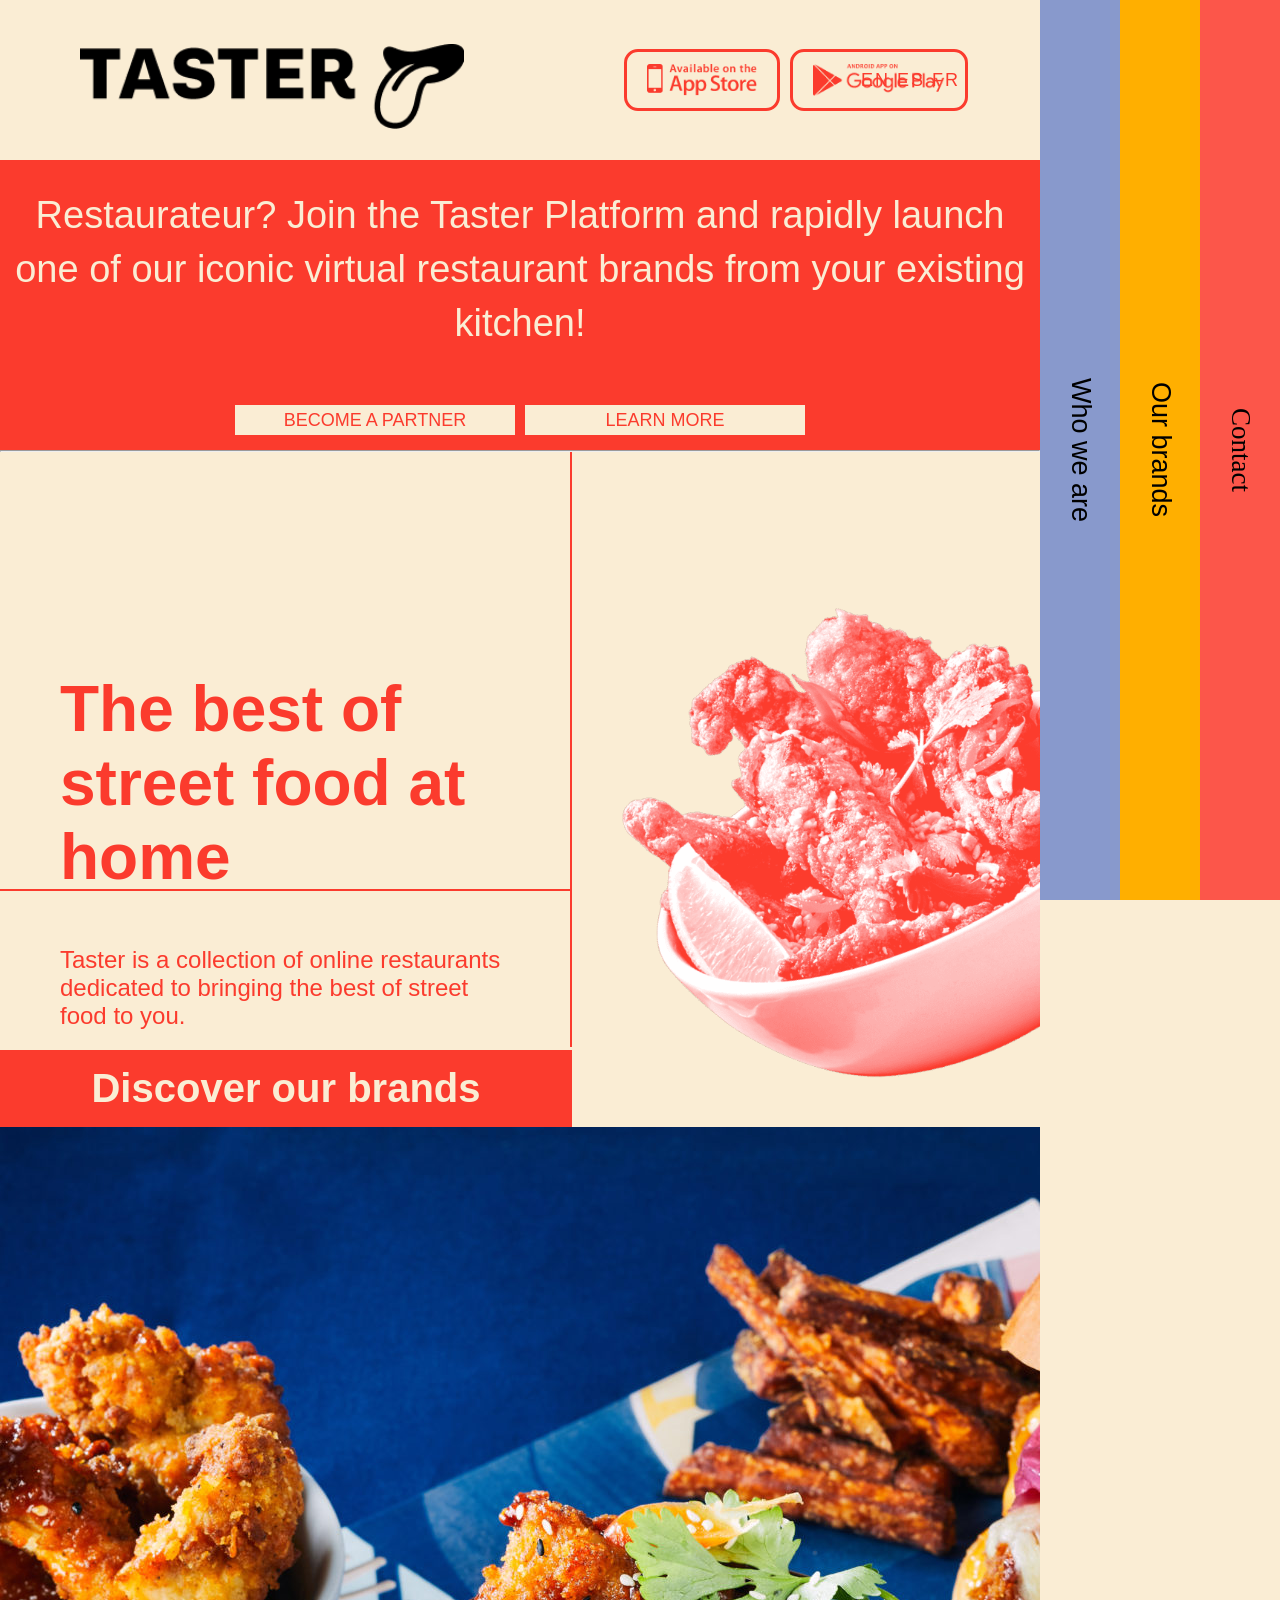
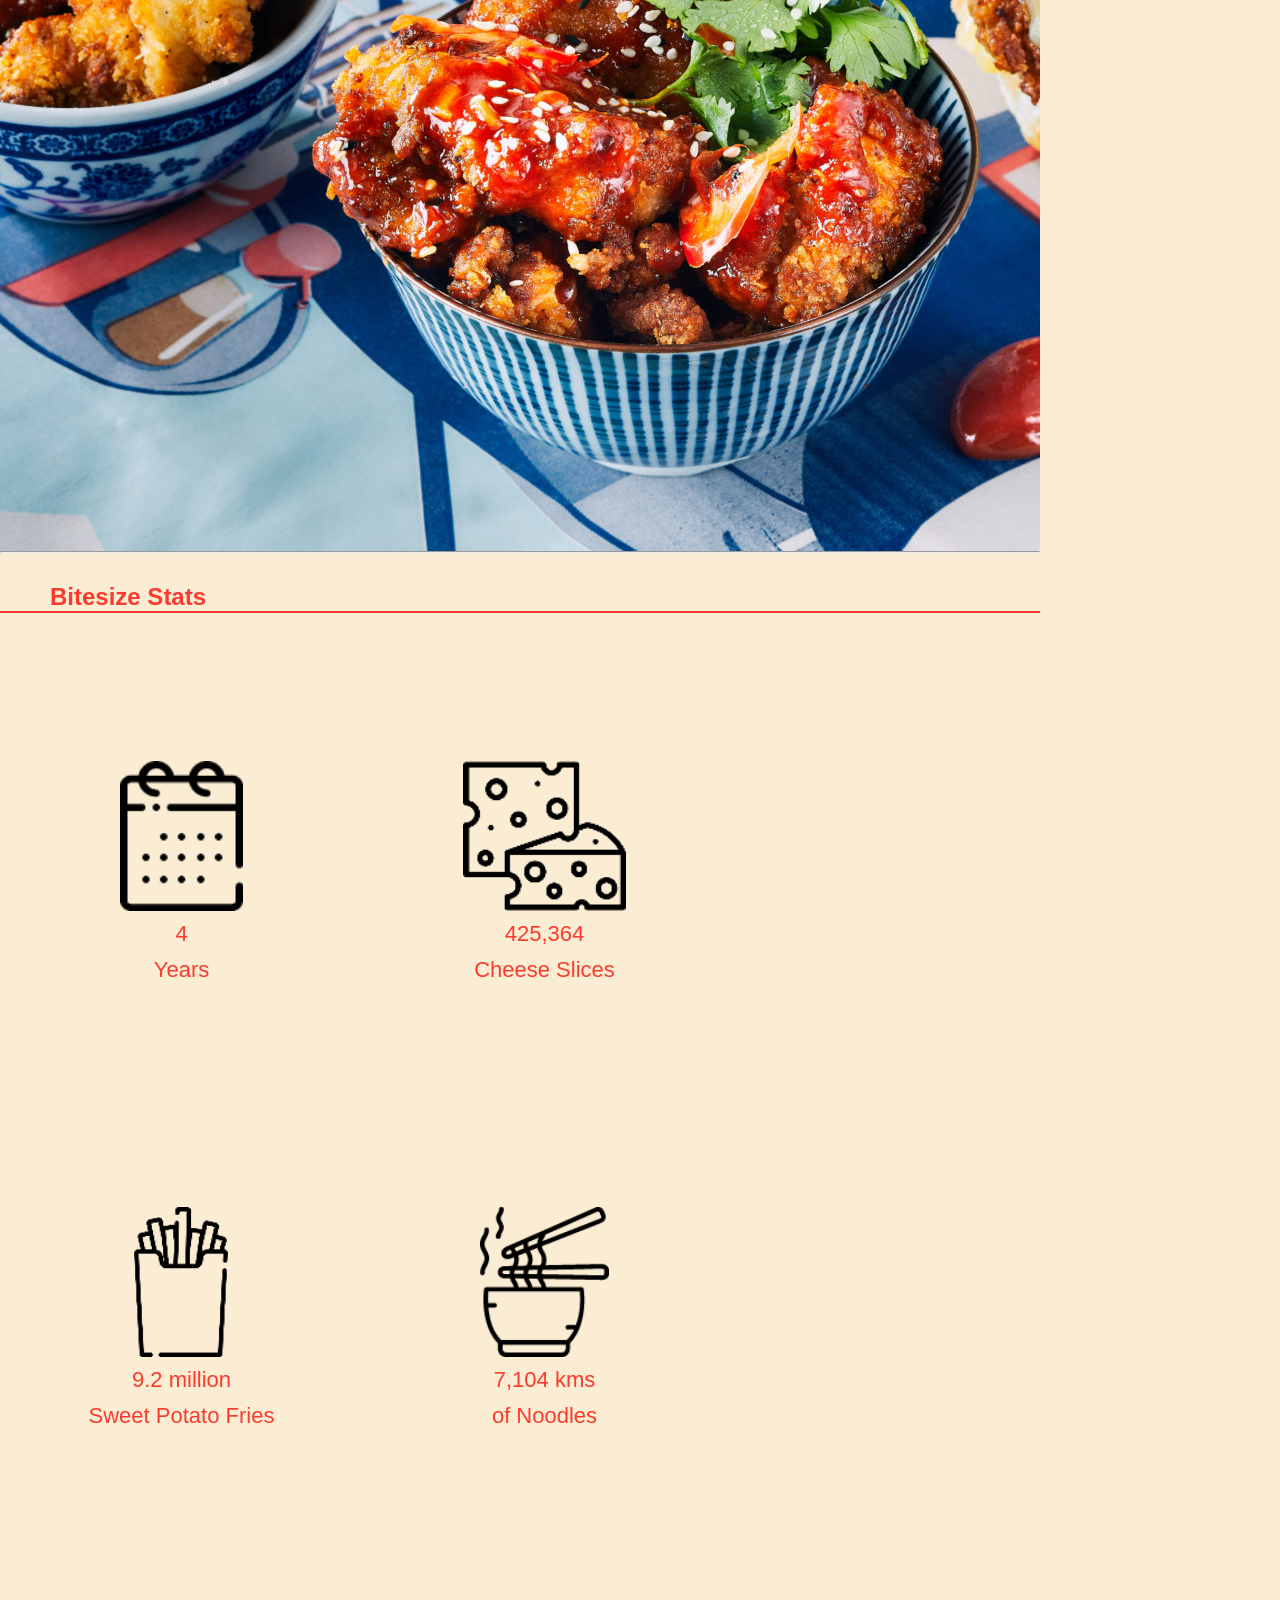
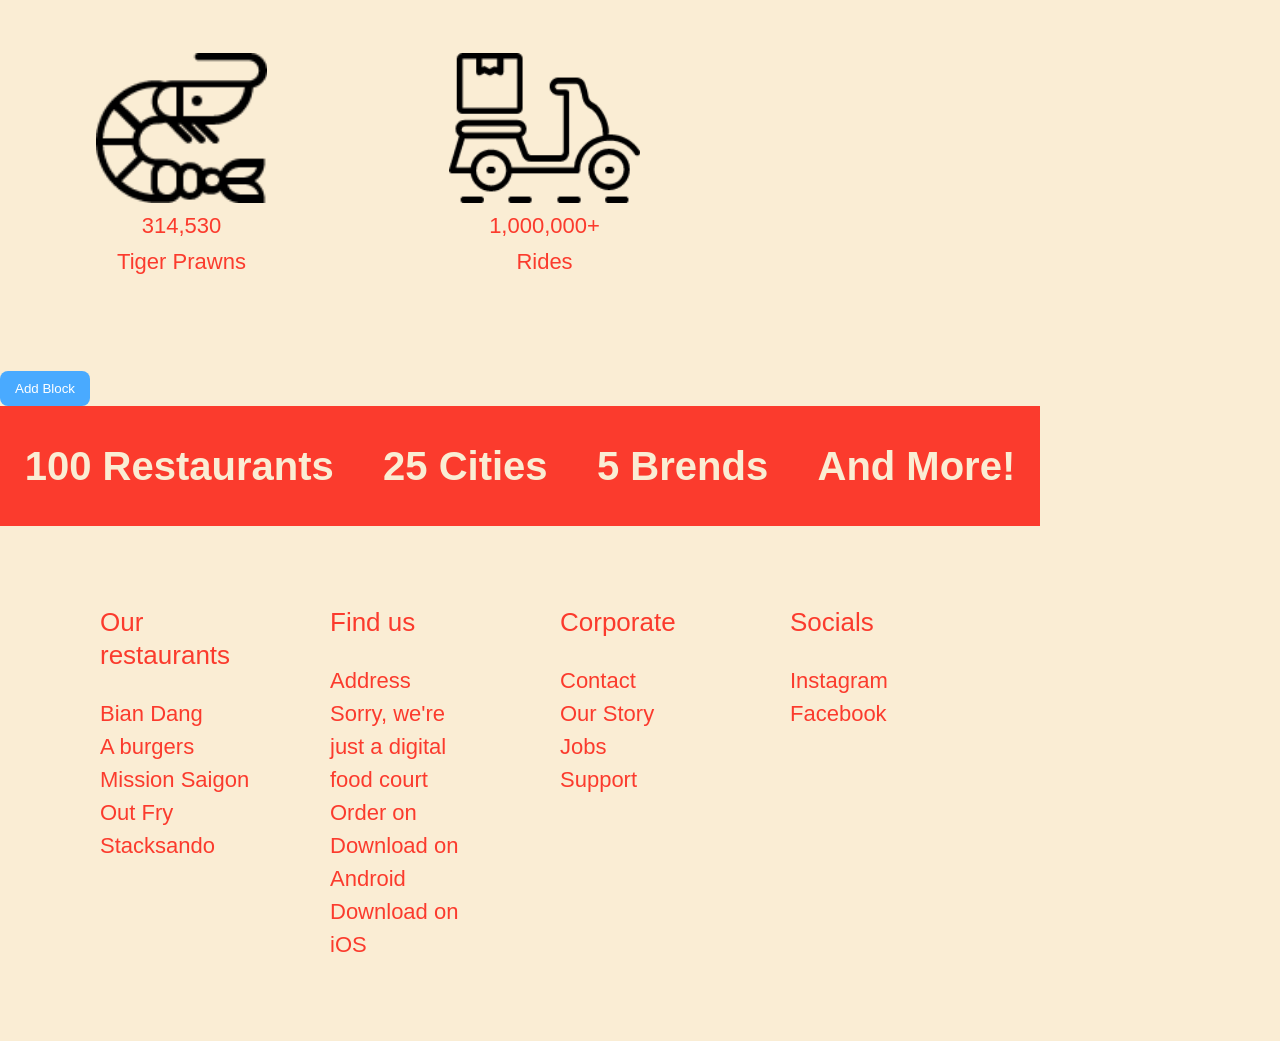
==== Untitled-1.html @ be102920 "last commit" ====
<script src="script.js"></script>

<!DOCTYPE html>
<html lang="en">
<head>
    <title>Taster Page</title>
    <meta charset="UTF-8">
    <meta name="viewport" content="width=device-width, initial-scale=1.0">
    <link rel="stylesheet" type="text/css" href="style.css">
    <!-- <link rel="alternate" hreflang="es" href="https://taster.com/es/">
    <link rel="alternate" hreflang="fr" href="https://taster.com/fr/"> -->
</head>
<body>
    <header class="header">
        <img src="images/taster.png" alt="taster">
        <img src="images/google play.png" alt="google play">
        <img src="images/app store.png" alt="app store">
        <aside>    
            <nav class="navigation">
                <ul>
                    <li>
                    <a href=" ">Who we are</a>
                    </li>
                    <li>
                    <a href=" ">Our brends</a>
                    </li>
                    <li>
                    <a href=" ">Contacts</a>
                    </li>
                </ul>
            </nav>
        </aside>
    </header>
    <main>
        <section class="section_1">
            <p>Restaurateur? Join the Taster Platform and rapidly launch one of our iconic virtual restaurant brands from your existing kitchen!</p>
            <form class="buttons_1">
                <button class="buttons__1">BECOME A PARTNER</button>
                <button class="buttons__1">LEARN MORE</button>
            </form>
        </section>
        <hr>
        <section class="section_2">
            <h1>The best of street food at home</h1>
            <p>Taster is a collection of online restaurants dedicated to bringing the best of street food to you.</p>
            <hr>
            <section class="section__2">
                <h2>Discover our brands</h2>
            </section>
            <aside>
                <img src="images/food_red.png" alt="red plate with food">
            </aside>
            <img src="images/food.jpg" alt="food">
        </section>
        <hr>
        <section class="section_3">
            <h1>Bitesize Stats</h1>
            <hr>
            <div class="section__3">
                <div class="kalendar">
                    <img src="images/kalendar.png" alt="kalendar">
                    <p>4</p>
                    <p>Years</p>
                </div>
                <div class="cheese">
                    <img src="images/Cheese.png" alt="Cheese">
                    <p>425,364</p>
                    <p>Cheese Slices</p>
                </div>
                <div class="potato">
                    <img src="images/Potato.png" alt="Potato">
                    <p>9.2 million</p>
                    <p>Sweet Potato Fries</p>
                </div>
                <div class="noodles">
                    <img src="images/Noodles.png" alt="Noodles">
                    <p>7,104 kms</p>
                    <p>of Noodles</p>
                </div>
                <div class="prawns">
                    <img src="images/prawns.png" alt="Prawns">
                    <p>314,530</p>
                    <p>Tiger Prawns</p>
                </div>
                <div class="rides">
                    <img src="images/rides.png" alt="Rides">
                    <p>1,000,000+</p>
                    <p>Rides</p>
                </div>
            </div>
            <section>
                <h2>100 Restaurants</h2>
                <h2>25 Cities</h2>
                <h2>5 Brends</h2>
                <h2>And More!</h2>
            </section>
        </section>
    </main>
    <footer class="footer">
        <div>
            <ul>
                <li>Our restaurants</li>
                <li>Bian Dang</li>
                <li>A burgers</li>
                <li>Mission Saigon</li>
                <li>Out Fry</li>
                <li>Stacksando</li>
            </ul>
        </div>
        <div>
            <ul>
                <li>Find us</li>
                <li>Address</li>
                <li>Sorry, we're just a digital food court</li>
                <li>Order on</li>
                <li>Download on Android</li>
                <li>Download on iOS</li>
            </ul>
        </div>
        <div>
            <ul>
                <li>Corporate</li>
                <li>Contact</li>
                <li>Our Story</li>
                <li>Jobs</li>
                <li>Support</li>
            </ul>
        </div>
        <div>
            <ul>
                <li>Socials</li>
                <li>Instagram</li>
                <li>Facebook</li>
            </ul>
        </div>
    </footer>
</body>
</html>
---- style.css ----
/* ===== RESET ===== */
* {
    margin: 0;
    padding: 0;
    box-sizing: border-box;
}

body {
    background-color: #FAEDD4;
    font-family: Arial, sans-serif;
    padding-right: 240px;
}

/* ===== HEADER ===== */
.header {
    height: 160px;
    display: flex;
    align-items: center;
    padding: 0 80px;
    background: #FAEDD4;
    position: relative;
}

.header img:nth-child(1) {
    height: 85px;
    margin-top: 12px;
}

.header img:nth-child(3) {
    height: 42px;
    margin-left: 160px;
    order: 2;
}

.header img:nth-child(2) {
    height: 42px;
    margin-left: 10px;
    order: 3;
}

.header aside,
.navigation {
    display: none;
}

.header::after {
    content: "EN ES FR";
    position: absolute;
    right: 80px;
    font-size: 18px;
    color: #FB3B2D;
    letter-spacing: 2px;
    top: 50%;
    transform: translateY(-50%);
}

.header img:nth-child(2),
.header img:nth-child(3) {
    border: 3px solid #FB3B2D;
    border-radius: 14px;
    padding: 12px 20px;
    height: 62px;
    object-fit: contain;
}

/* ===== SECTION 1 ===== */
.section_1 {
    height: 290px;
    background-color: #FB3B2D;
    text-align: center;
    padding-top: 28px;
}

.section_1 p {
    font-size: 38px;
    line-height: 54px;
    color: #FAEDD4;
    max-width: 1100px;
    margin: 0 auto 55px;
}

.buttons_1 {
    display: flex;
    justify-content: center;
    gap: 10px;
}

.buttons__1 {
    border: none;
    background-color: #FAEDD4;
    color: #FB3B2D;
    font-size: 18px;
    text-transform: uppercase;
    width: 280px;
    height: 30px;
    cursor: pointer;
}

/* ===== SECTION 2 ===== */
.section_2 {
    position: relative;
    overflow: hidden;
    display: grid;
    grid-template-columns: 55% 45%;
    grid-template-rows: auto auto auto auto;
}

.section_2 h1 {
    grid-column: 1;
    grid-row: 1;
    margin: 0 60px 35px 60px;
    position: relative;
    top: 220px;
    font-size: 64px;
    color: #FB3B2D;
}

.section_2 hr {
    grid-column: 1;
    grid-row: 2;
    margin-top: 180px;
    height: 2px;
    border: none;
    background-color: #FB3B2D;
}

.section_2 p {
    grid-column: 1;
    grid-row: 3;
    margin: 55px 60px 20px 60px;
    font-size: 24px;
    color: #FB3B2D;
}

.section__2 {
    grid-column: 1;
    grid-row: 4;
    background-color: #FB3B2D;
    display: flex;
    align-items: center;
    justify-content: center;
    padding: 16px 0;
}

.section__2 h2 {
    font-size: 40px;
    color: #FAEDD4;
}

.section_2 aside {
    grid-column: 2;
    grid-row: 1 / 5;
    display: flex;
    justify-content: flex-end;
    align-items: flex-end;
}

.section_2 aside img {
    width: 100%;
    object-fit: cover;
}

.section_2::after {
    content: "";
    position: absolute;
    right: 45%;
    top: 0;
    height: 35%;
    width: 2px;
    background-color: #FB3B2D;
}

/* ===== SECTION 3 ===== */
.section_3 h1 {
    margin-left: 50px;
    margin-top: 30px;
    color: #FB3B2D;
}

.section__3 {
    border-top: 2px solid #FB3B2D;
    display: flex;
    flex-wrap: wrap;
    width: 100%;
}

.section__3 div {
    width: 363px;
    height: 266px;
    margin: 90px 0;
    padding-top: 58px;
    text-align: center;
}

.section__3 img {
    height: 150px;
}

.section__3 p {
    font-size: 22px;
    color: #FB3B2D;
    margin-top: 10px;
}

.section_3 section {
    height: 120px;
    background-color: #FB3B2D;
    display: flex;
    justify-content: space-around;
    align-items: center;
}

.section_3 h2 {
    font-size: 40px;
    color: #FAEDD4;
}
.section_3 hr {
    display: none;
}

/* ===== FOOTER ===== */
.footer {
    display: grid;
    grid-template-columns: repeat(4, 1fr);
    padding: 80px 100px;
    gap: 80px;
}

.footer ul {
    list-style: none;
}

.footer li {
    font-size: 22px;
    line-height: 33px;
    color: #FB3B2D;
}

.footer li:first-child {
    font-size: 26px;
    margin-bottom: 25px;
}

/* ===== RIGHT STRIPES ===== */
body::before {
    content: "Who we are";
    position: absolute;
    top: 0;
    right: 160px;
    width: 80px;
    height: 100%;
    background: #8899CC;
    writing-mode: vertical-lr;
    display: flex;
    justify-content: center;
    align-items: center;
    font-size: 27px;
}

body::after {
    content: "Our brands";
    position: absolute;
    top: 0;
    right: 80px;
    width: 80px;
    height: 100%;
    background: #FFAF00;
    writing-mode: vertical-lr;
    display: flex;
    justify-content: center;
    align-items: center;
    font-size: 27px;
}

html::after {
    content: "Contact";
    position: absolute;
    top: 0;
    right: 0;
    width: 80px;
    height: 100%;
    background: #FC564A;
    writing-mode: vertical-lr;
    display: flex;
    justify-content: center;
    align-items: center;
    font-size: 27px;
}

/* частина Поліни для js */

/* Підсвічування навігації */
.active-link {
    color: #ff4f4f;
    font-weight: bold;
}

/* Анімація кнопок */
.btn-active {
    transform: scale(0.95);
    background-color: #ff8a8a !important;
}

/* Динамічні блоки */
.dynamic-block {
    border: 2px dashed #ff4f4f;
    padding: 10px;
    margin: 10px;
    text-align: center;
    border-radius: 10px;
}

.delete-btn {
    padding: 6px 10px;
    background: #ff4f4f;
    color: white;
    border: none;
    border-radius: 5px;
    margin-top: 8px;
    cursor: pointer;
}

.add-block-btn {
    margin-top: 20px;
    padding: 10px 15px;
    background: #49aaff;
    color: white;
    border: none;
    border-radius: 8px;
    cursor: pointer;
}
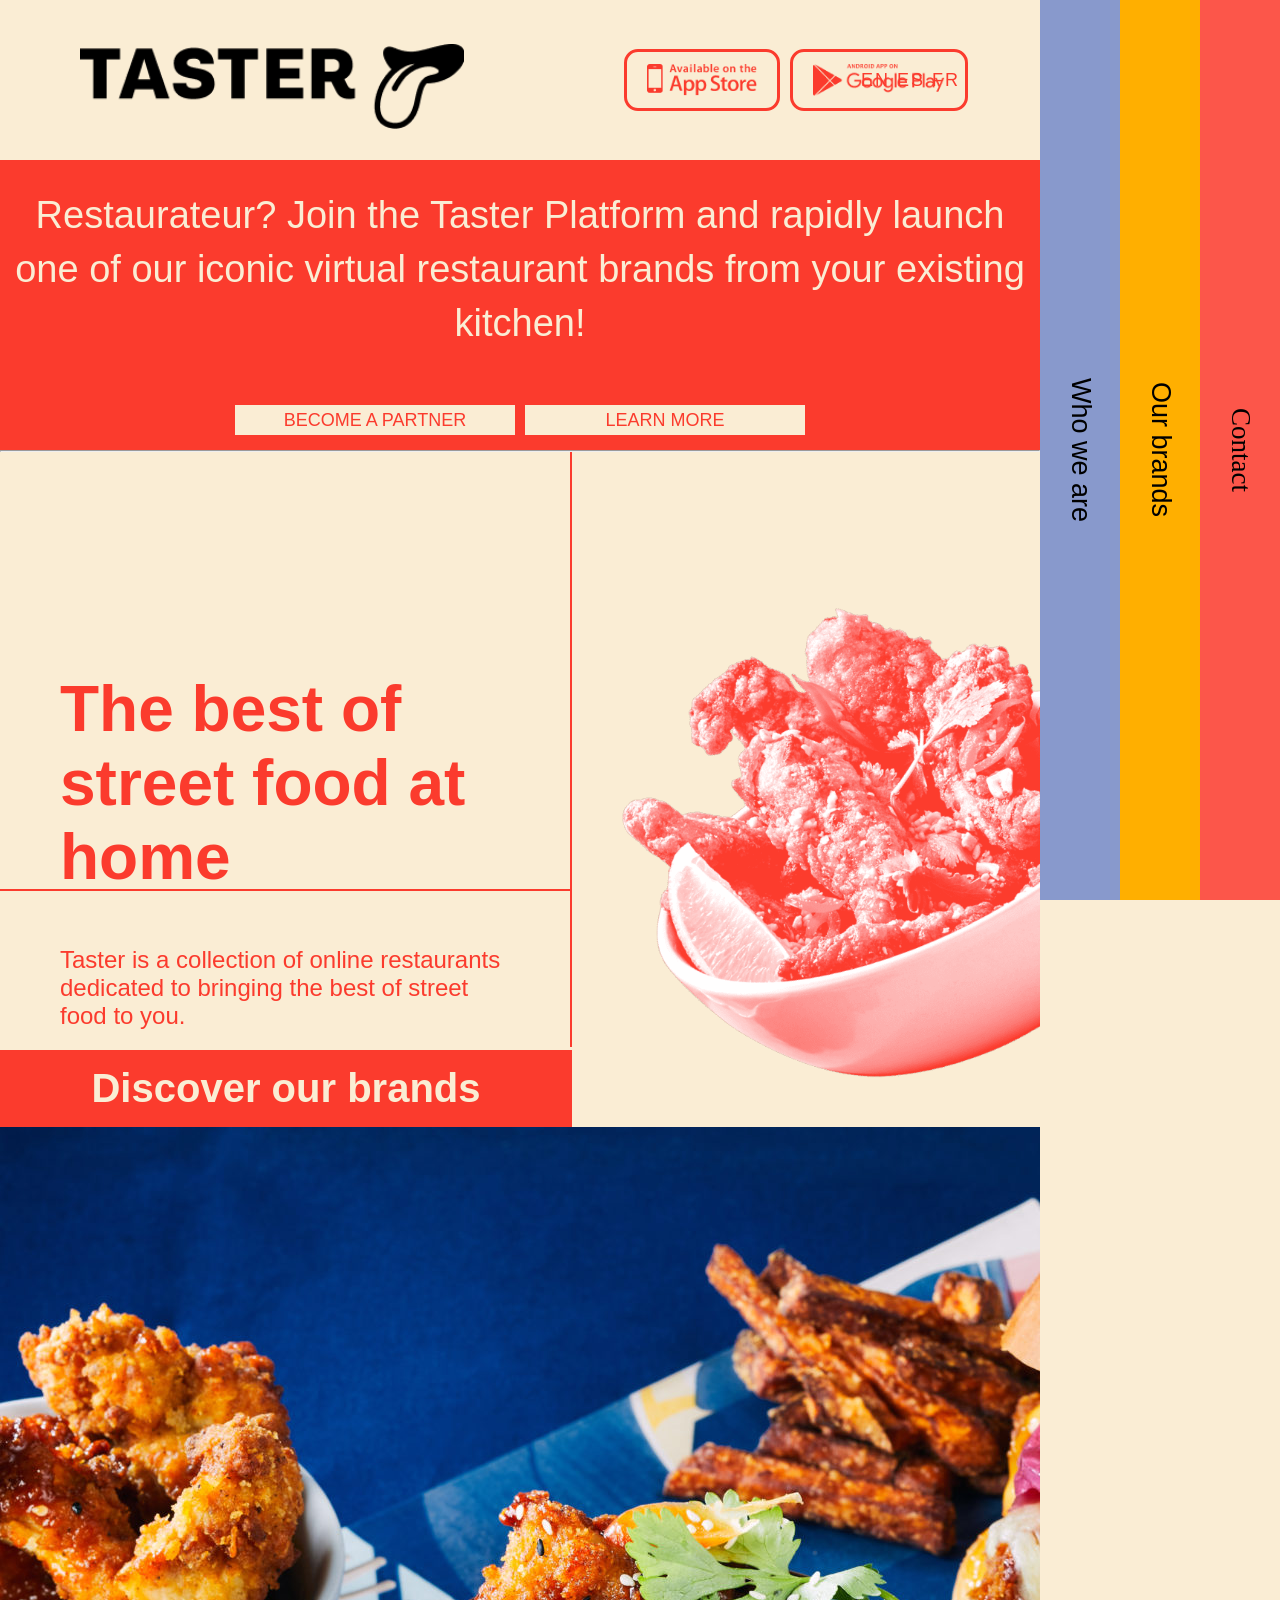
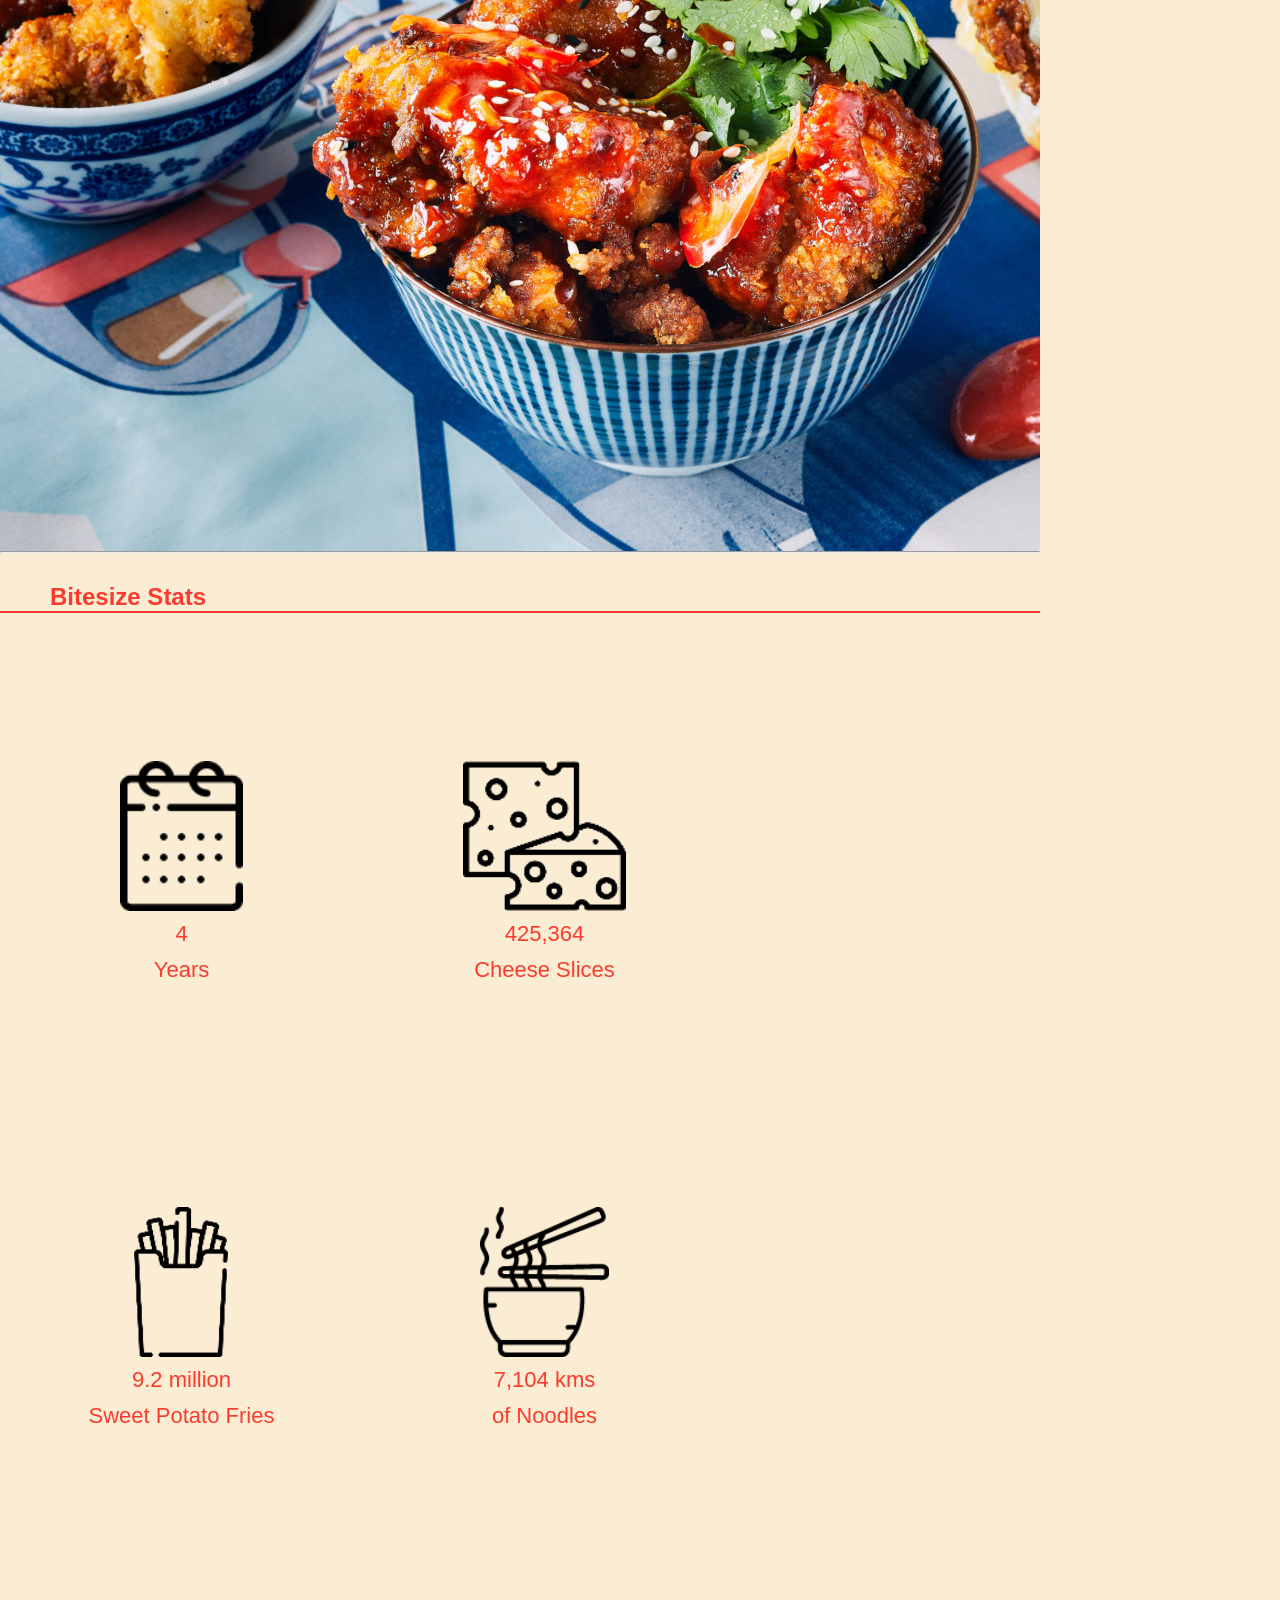
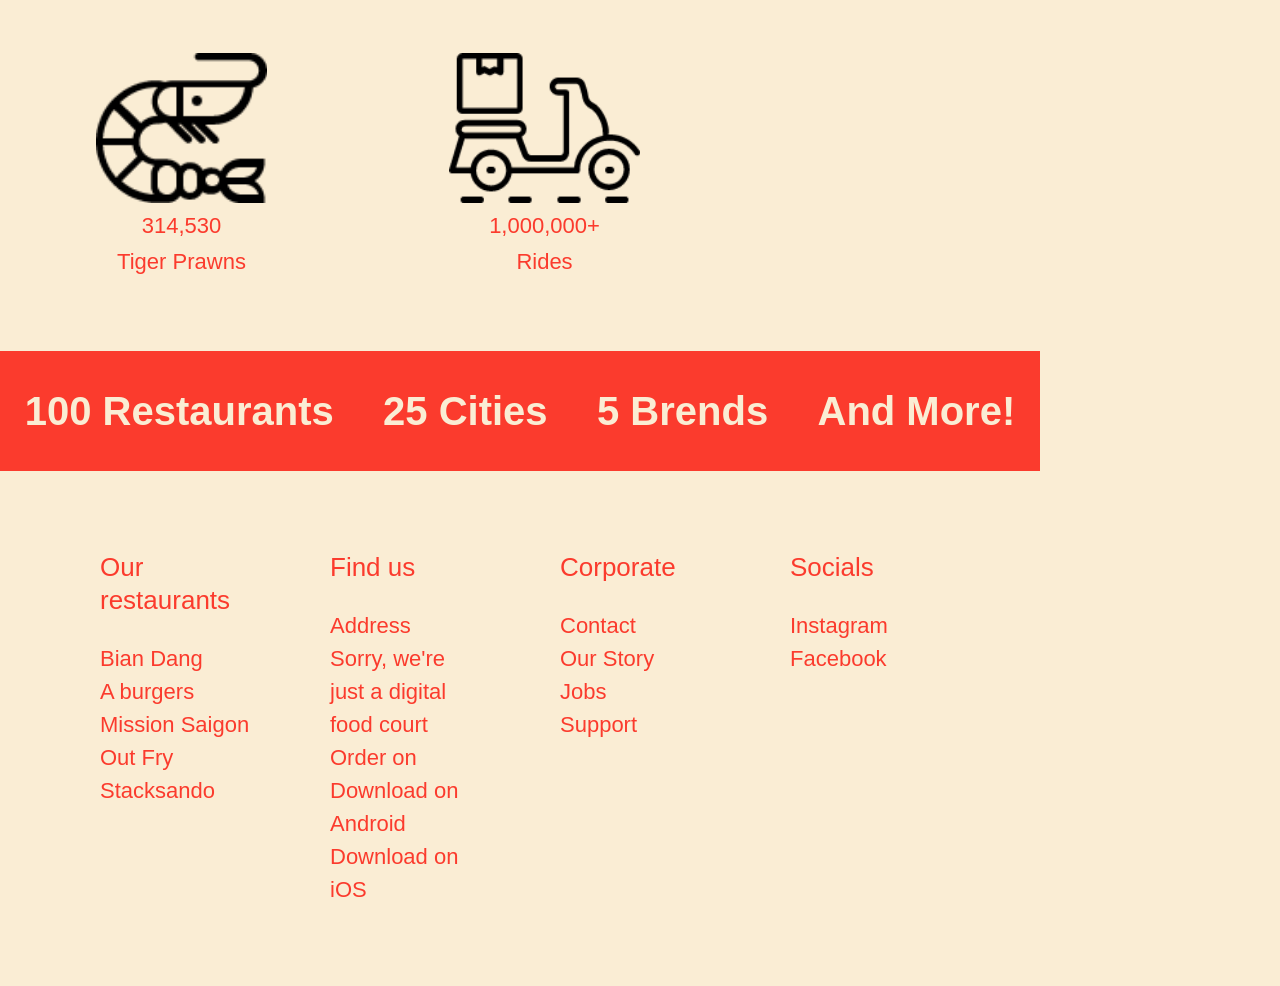
==== commit 3092c00a: "Correct typo in stylesheet link Fixed a typo in the link to the stylesheet." ====
--- a/Untitled-1.html
+++ b/Untitled-1.html
@@ -7,6 +7,7 @@
     <meta charset="UTF-8">
     <meta name="viewport" content="width=device-width, initial-scale=1.0">
     <link rel="stylesheet" type="text/css" href="style.css">
+    <link rel="stylesheet" type="text/css" herf="styles/style.css">
     <!-- <link rel="alternate" hreflang="es" href="https://taster.com/es/">
     <link rel="alternate" hreflang="fr" href="https://taster.com/fr/"> -->
 </head>
@@ -135,4 +136,4 @@
         </div>
     </footer>
 </body>
-</html>+</html>
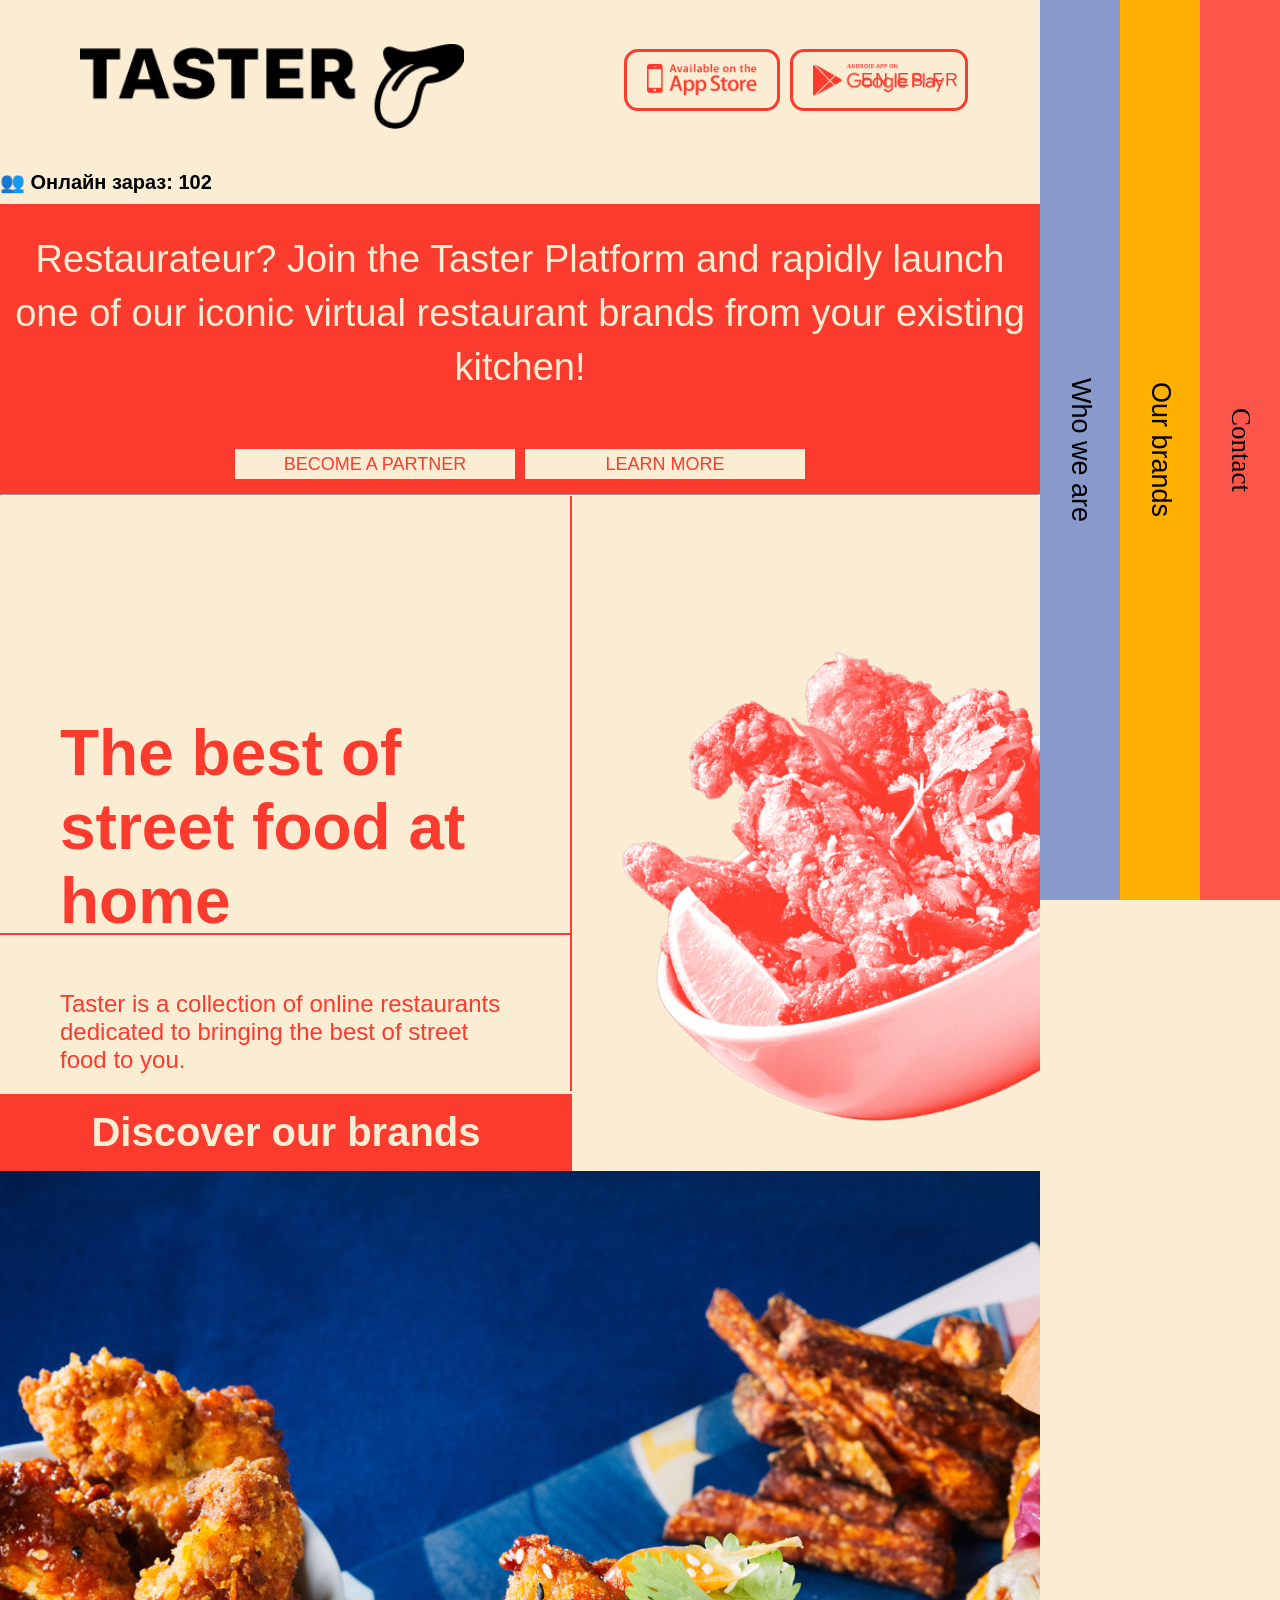
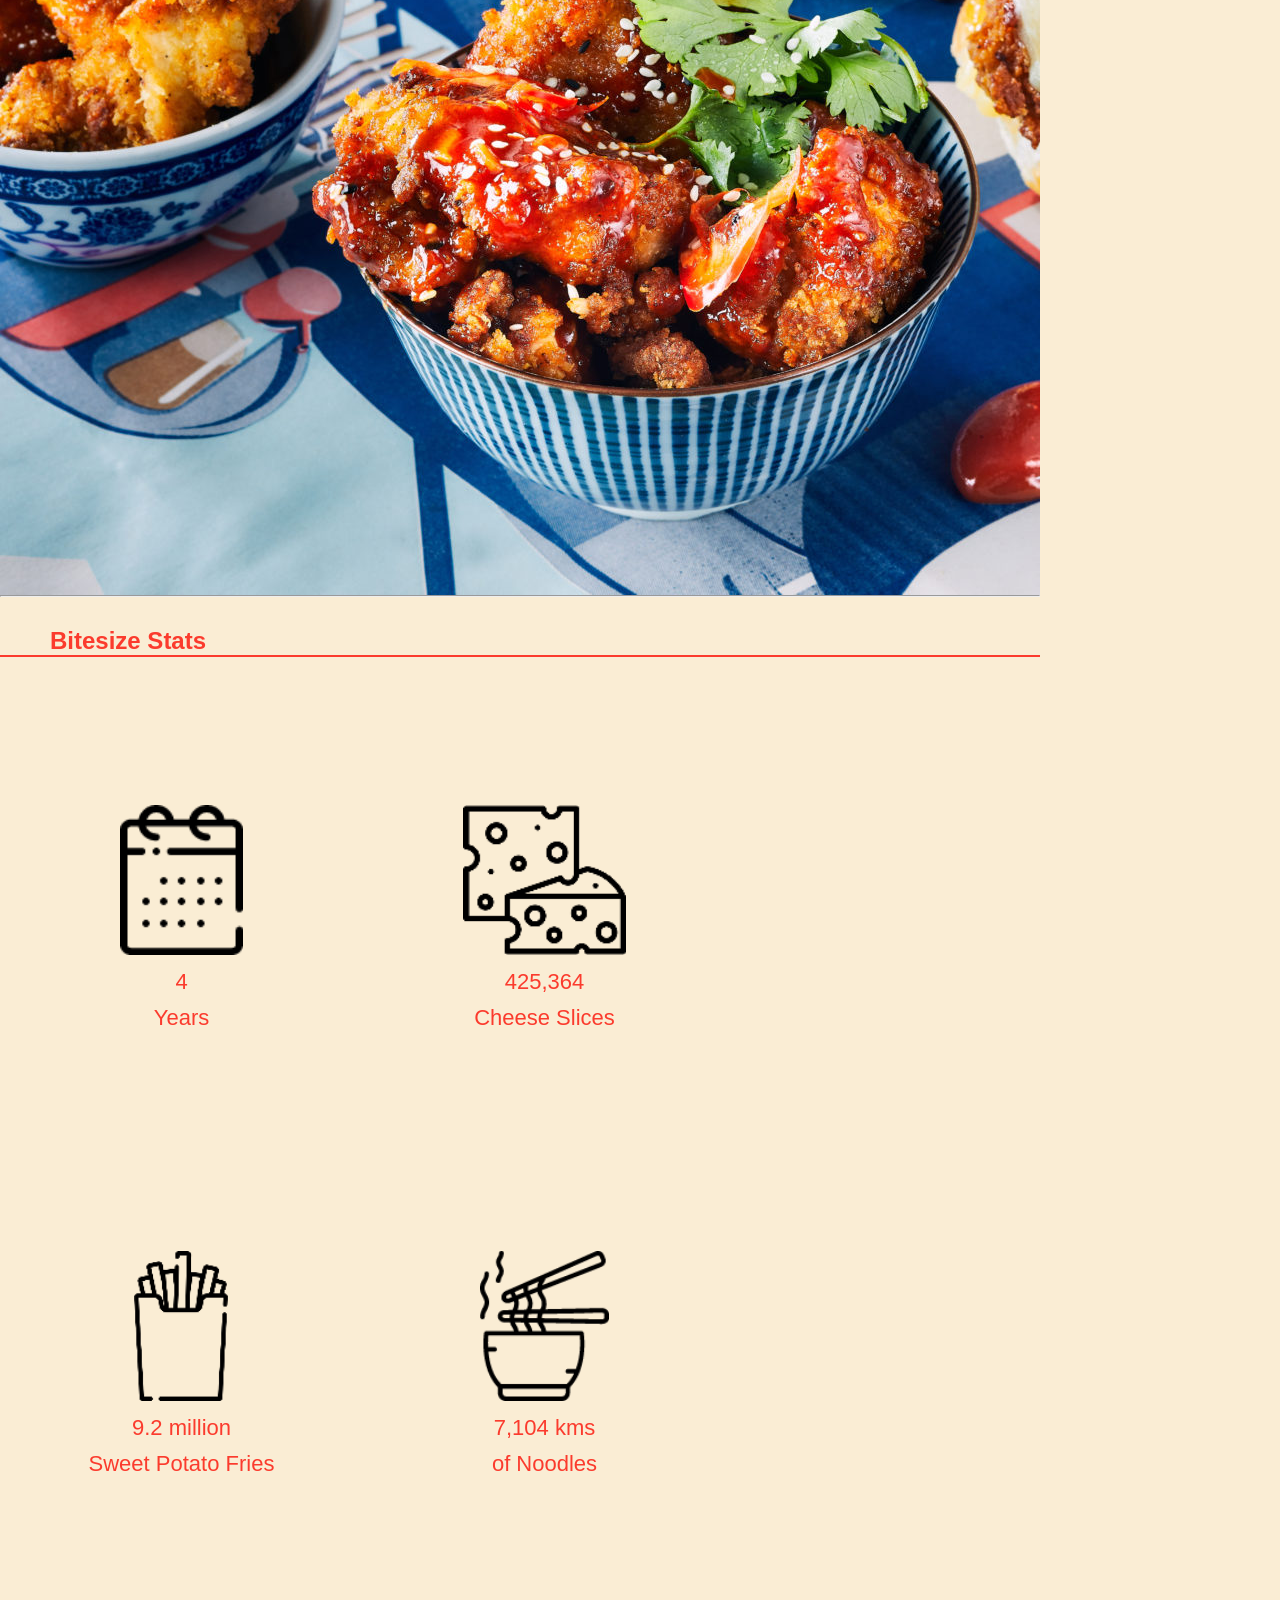
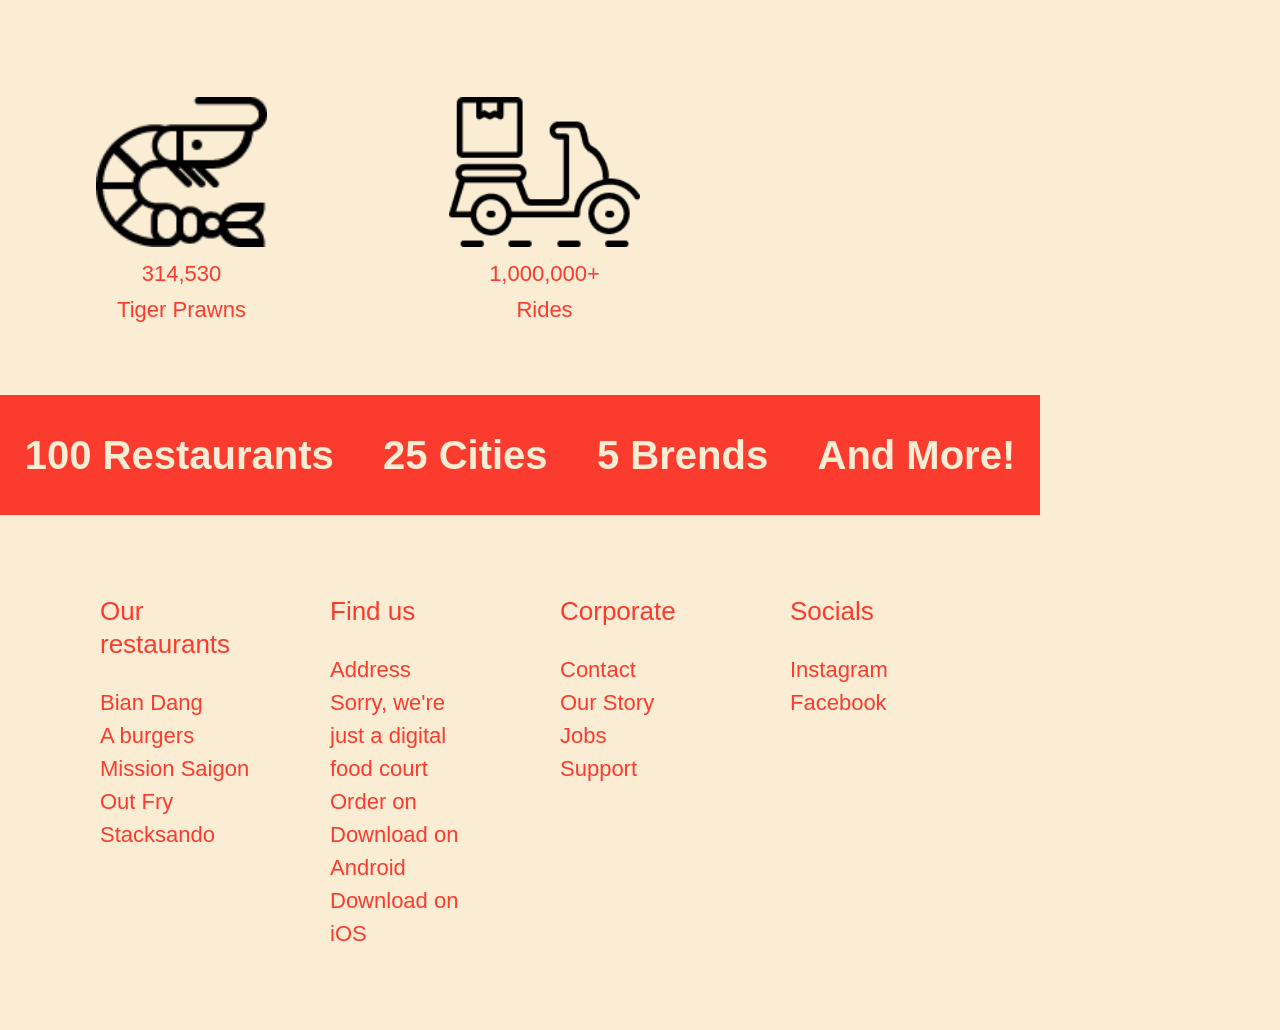
==== commit fbd834e1: "Update Untitled-1.html" ====
--- a/Untitled-1.html
+++ b/Untitled-1.html
@@ -1,5 +1,3 @@
-<script src="script.js"></script>
-
 <!DOCTYPE html>
 <html lang="en">
 <head>
@@ -7,9 +5,6 @@
     <meta charset="UTF-8">
     <meta name="viewport" content="width=device-width, initial-scale=1.0">
     <link rel="stylesheet" type="text/css" href="style.css">
-    <link rel="stylesheet" type="text/css" herf="styles/style.css">
-    <!-- <link rel="alternate" hreflang="es" href="https://taster.com/es/">
-    <link rel="alternate" hreflang="fr" href="https://taster.com/fr/"> -->
 </head>
 <body>
     <header class="header">
@@ -19,20 +14,18 @@
         <aside>    
             <nav class="navigation">
                 <ul>
-                    <li>
-                    <a href=" ">Who we are</a>
-                    </li>
-                    <li>
-                    <a href=" ">Our brends</a>
-                    </li>
-                    <li>
-                    <a href=" ">Contacts</a>
-                    </li>
+                    <li><a href=" ">Who we are</a></li>
+                    <li><a href=" ">Our brends</a></li>
+                    <li><a href=" ">Contacts</a></li>
                 </ul>
             </nav>
         </aside>
     </header>
+
     <main>
+        <!-- ✔ Лічильник онлайн користувачів -->
+         <div id="onlineCounter" style="font-size: 20px; font-weight: 600; margin: 10px 0;"></div>
+
         <section class="section_1">
             <p>Restaurateur? Join the Taster Platform and rapidly launch one of our iconic virtual restaurant brands from your existing kitchen!</p>
             <form class="buttons_1">
@@ -40,7 +33,9 @@
                 <button class="buttons__1">LEARN MORE</button>
             </form>
         </section>
+
         <hr>
+
         <section class="section_2">
             <h1>The best of street food at home</h1>
             <p>Taster is a collection of online restaurants dedicated to bringing the best of street food to you.</p>
@@ -53,42 +48,53 @@
             </aside>
             <img src="images/food.jpg" alt="food">
         </section>
+
         <hr>
+
         <section class="section_3">
             <h1>Bitesize Stats</h1>
             <hr>
+
+            <!-- ✔✔✔ ВСТАВЛЕНО НОВИЙ БЛОК СТАТИСТИКИ -->
             <div class="section__3">
                 <div class="kalendar">
                     <img src="images/kalendar.png" alt="kalendar">
-                    <p>4</p>
-                    <p>Years</p>
+                    <p class="value">0</p>
+                    <p class="label">Years</p>
                 </div>
+
                 <div class="cheese">
                     <img src="images/Cheese.png" alt="Cheese">
-                    <p>425,364</p>
-                    <p>Cheese Slices</p>
+                    <p class="value">0</p>
+                    <p class="label">Cheese Slices</p>
                 </div>
+
                 <div class="potato">
                     <img src="images/Potato.png" alt="Potato">
-                    <p>9.2 million</p>
-                    <p>Sweet Potato Fries</p>
+                    <p class="value">0</p>
+                    <p class="label">Sweet Potato Fries</p>
                 </div>
+
                 <div class="noodles">
                     <img src="images/Noodles.png" alt="Noodles">
-                    <p>7,104 kms</p>
-                    <p>of Noodles</p>
+                    <p class="value">0</p>
+                    <p class="label">of Noodles</p>
                 </div>
+
                 <div class="prawns">
                     <img src="images/prawns.png" alt="Prawns">
-                    <p>314,530</p>
-                    <p>Tiger Prawns</p>
+                    <p class="value">0</p>
+                    <p class="label">Tiger Prawns</p>
                 </div>
+
                 <div class="rides">
                     <img src="images/rides.png" alt="Rides">
-                    <p>1,000,000+</p>
-                    <p>Rides</p>
+                    <p class="value">0</p>
+                    <p class="label">Rides</p>
                 </div>
             </div>
+            <!-- ✔✔✔ КІНЕЦЬ ВСТАВЛЕНОГО БЛОКУ -->
+
             <section>
                 <h2>100 Restaurants</h2>
                 <h2>25 Cities</h2>
@@ -97,6 +103,7 @@
             </section>
         </section>
     </main>
+
     <footer class="footer">
         <div>
             <ul>
@@ -135,5 +142,7 @@
             </ul>
         </div>
     </footer>
+
+    <script src="script.js"></script>
 </body>
 </html>
